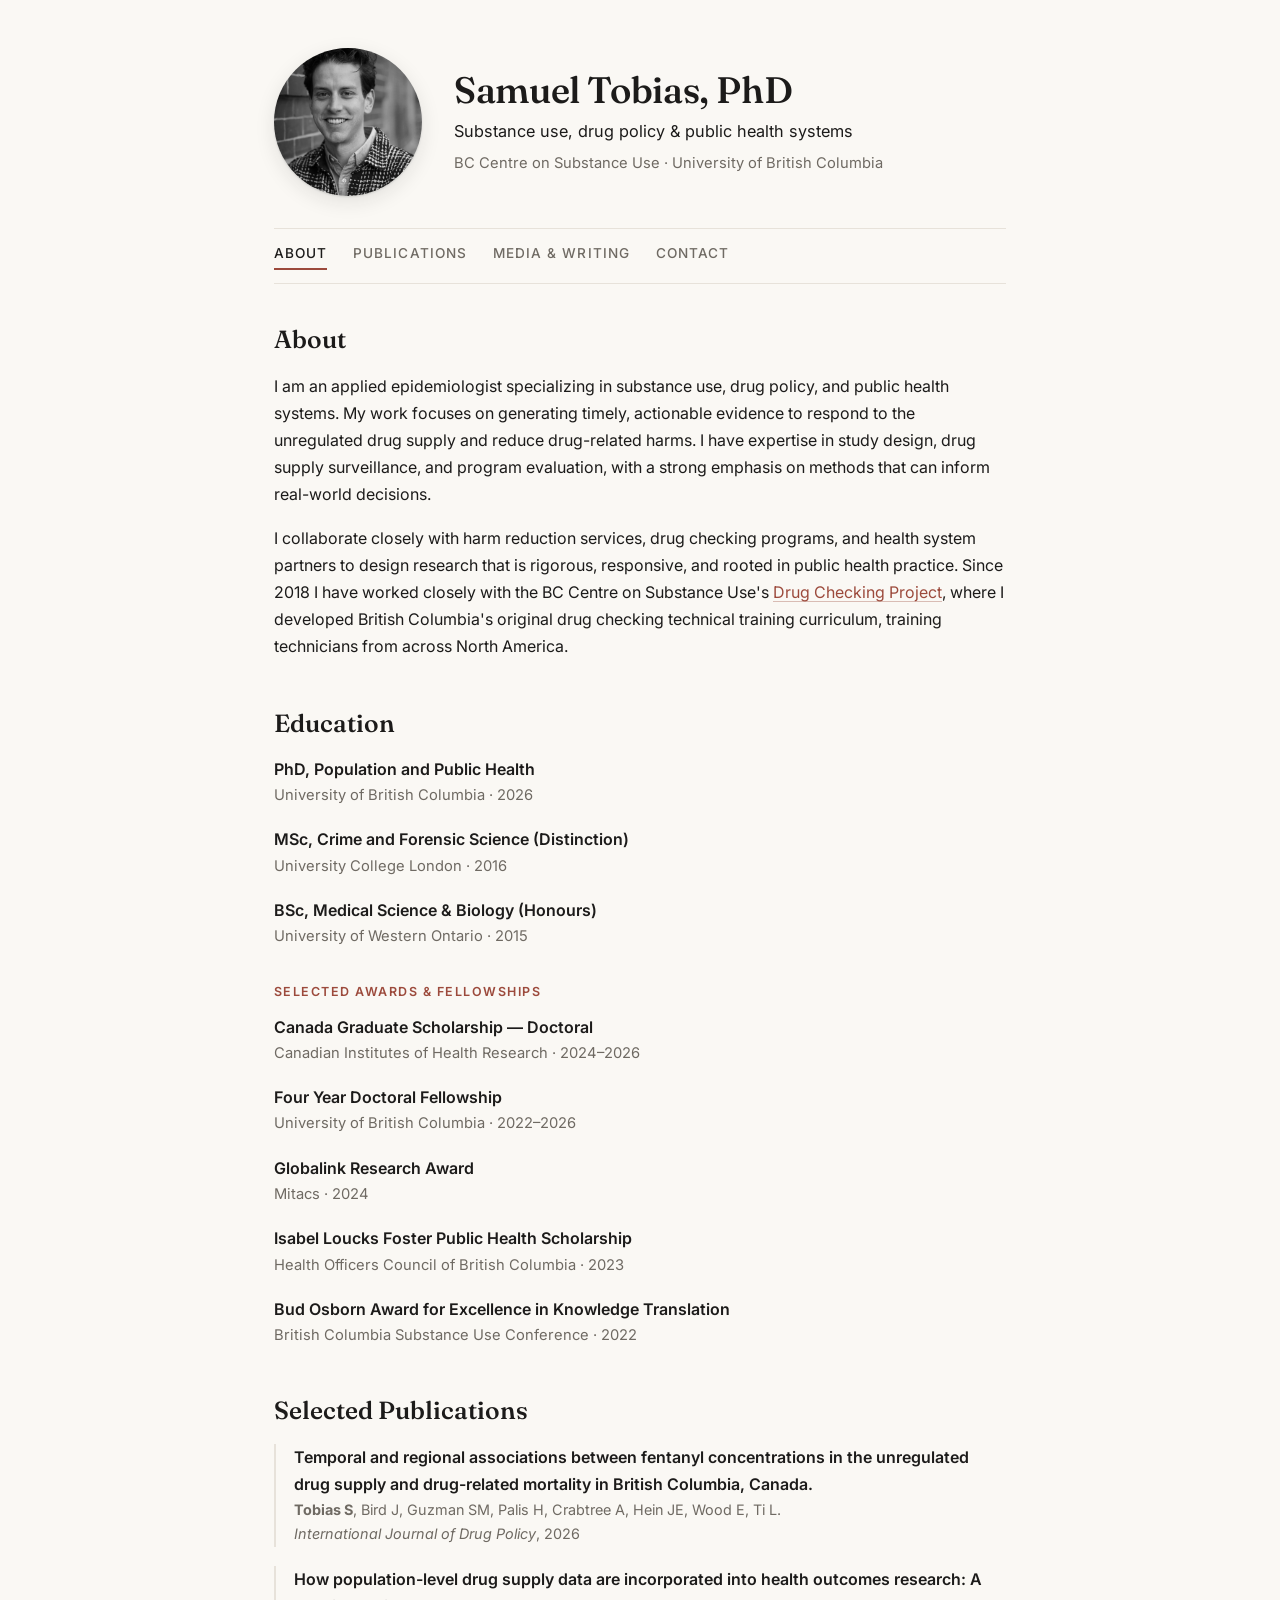
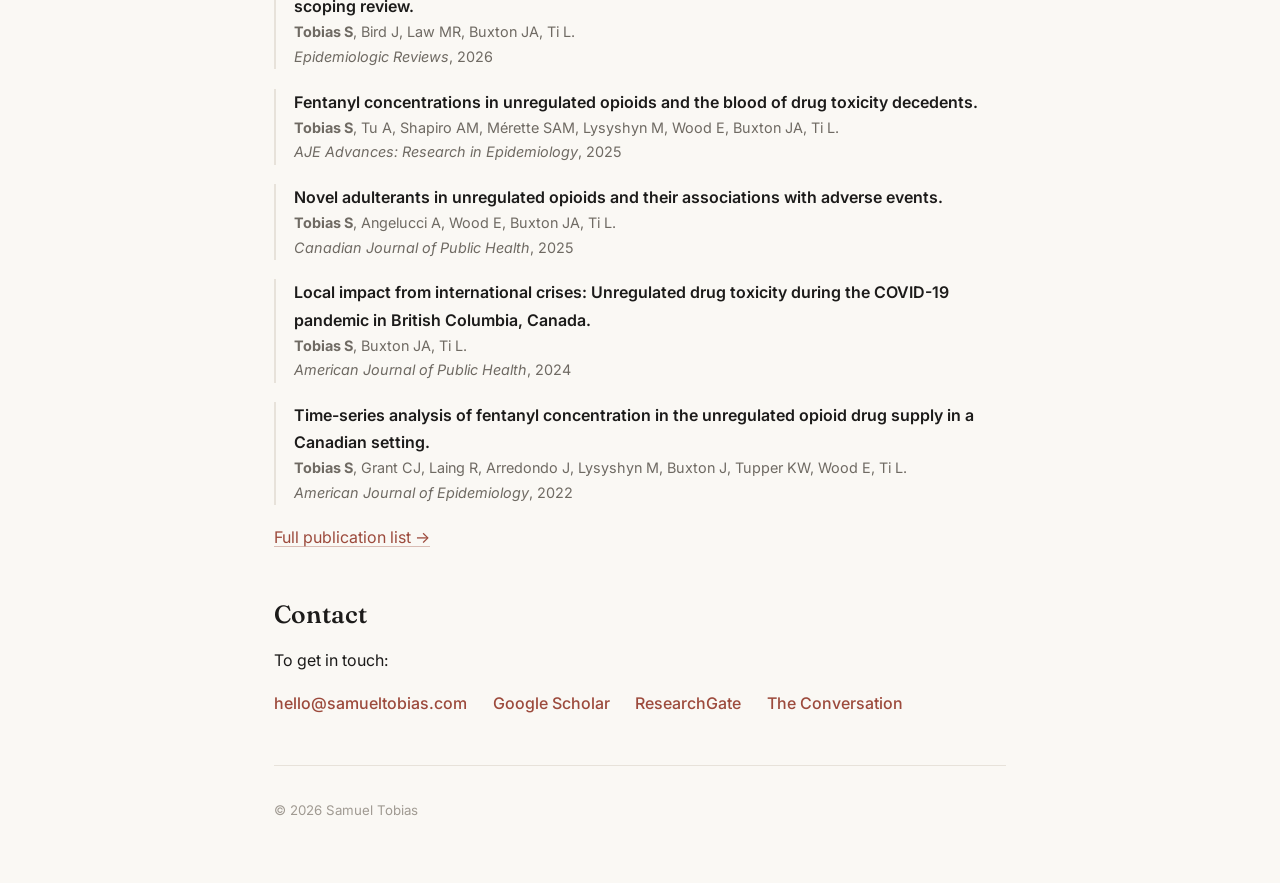
==== index.html @ cfd54b91 "Apply content edits: tagline, about, education, awards, contact Co-Authored-By: Claude Fable 5 <nore" ====
<!DOCTYPE html>
<html lang="en">
<head>
  <meta charset="UTF-8">
  <meta name="viewport" content="width=device-width, initial-scale=1.0">
  <title>Samuel Tobias, PhD — Applied Epidemiologist</title>
  <meta name="description" content="Samuel Tobias is an applied epidemiologist specializing in substance use, drug policy, and public health systems. PhD, University of British Columbia.">
  <link rel="preconnect" href="https://fonts.googleapis.com">
  <link rel="preconnect" href="https://fonts.gstatic.com" crossorigin>
  <link href="https://fonts.googleapis.com/css2?family=Fraunces:opsz,wght@9..144,400..600&family=Inter:wght@400;500;600&display=swap" rel="stylesheet">
  <link rel="stylesheet" href="styles.css">
</head>
<body>
  <header class="site-header">
    <img class="portrait" src="assets/headshot.jpg" alt="Portrait of Samuel Tobias">
    <div>
      <h1>Samuel Tobias, PhD</h1>
      <p class="tagline">Substance use, drug policy &amp; public health systems</p>
      <p class="affiliation">BC Centre on Substance Use · University of British Columbia</p>
    </div>
  </header>

  <nav>
    <a href="index.html" class="active">About</a>
    <a href="publications.html">Publications</a>
    <a href="media.html">Media &amp; Writing</a>
    <a href="#contact">Contact</a>
  </nav>

  <main>
    <section id="about">
      <h2>About</h2>
      <p>
        I am an applied epidemiologist specializing in substance use, drug policy, and public
        health systems. My work focuses on generating timely, actionable evidence to respond to
        the unregulated drug supply and reduce drug-related harms. I have expertise in study
        design, drug supply surveillance, and program evaluation, with a strong emphasis on
        methods that can inform real-world decisions.
      </p>
      <p>
        I collaborate closely with harm reduction services, drug checking programs, and health
        system partners to design research that is rigorous, responsive, and rooted in public
        health practice. Since 2018 I have worked closely with the BC Centre on Substance Use's
        <a href="https://drugcheckingbc.ca/">Drug Checking Project</a>, where I developed British
        Columbia's original drug checking technical training curriculum, training technicians
        from across North America.
      </p>
    </section>

    <section id="education">
      <h2>Education</h2>
      <div class="entry">
        <div class="title">PhD, Population and Public Health</div>
        <div class="detail">University of British Columbia · 2026</div>
      </div>
      <div class="entry">
        <div class="title">MSc, Crime and Forensic Science (Distinction)</div>
        <div class="detail">University College London · 2016</div>
      </div>
      <div class="entry">
        <div class="title">BSc, Medical Science &amp; Biology (Honours)</div>
        <div class="detail">University of Western Ontario · 2015</div>
      </div>

      <p class="kicker">Selected Awards &amp; Fellowships</p>
      <div class="entry">
        <div class="title">Canada Graduate Scholarship — Doctoral</div>
        <div class="detail">Canadian Institutes of Health Research · 2024–2026</div>
      </div>
      <div class="entry">
        <div class="title">Four Year Doctoral Fellowship</div>
        <div class="detail">University of British Columbia · 2022–2026</div>
      </div>
      <div class="entry">
        <div class="title">Globalink Research Award</div>
        <div class="detail">Mitacs · 2024</div>
      </div>
      <div class="entry">
        <div class="title">Isabel Loucks Foster Public Health Scholarship</div>
        <div class="detail">Health Officers Council of British Columbia · 2023</div>
      </div>
      <div class="entry">
        <div class="title">Bud Osborn Award for Excellence in Knowledge Translation</div>
        <div class="detail">British Columbia Substance Use Conference · 2022</div>
      </div>
    </section>

    <section id="selected-publications">
      <h2>Selected Publications</h2>
      <ol class="pub-list">
        <li>
          <span class="pub-title"><a href="https://doi.org/10.1016/j.drugpo.2026.105200">Temporal and regional associations between fentanyl concentrations in the unregulated drug supply and drug-related mortality in British Columbia, Canada.</a></span>
          <div class="pub-authors"><strong>Tobias S</strong>, Bird J, Guzman SM, Palis H, Crabtree A, Hein JE, Wood E, Ti L.</div>
          <div class="pub-venue"><em>International Journal of Drug Policy</em>, 2026</div>
        </li>
        <li>
          <span class="pub-title"><a href="https://doi.org/10.1093/epirev/mxag010">How population-level drug supply data are incorporated into health outcomes research: A scoping review.</a></span>
          <div class="pub-authors"><strong>Tobias S</strong>, Bird J, Law MR, Buxton JA, Ti L.</div>
          <div class="pub-venue"><em>Epidemiologic Reviews</em>, 2026</div>
        </li>
        <li>
          <span class="pub-title"><a href="https://doi.org/10.1093/ajeadv/uuaf008">Fentanyl concentrations in unregulated opioids and the blood of drug toxicity decedents.</a></span>
          <div class="pub-authors"><strong>Tobias S</strong>, Tu A, Shapiro AM, Mérette SAM, Lysyshyn M, Wood E, Buxton JA, Ti L.</div>
          <div class="pub-venue"><em>AJE Advances: Research in Epidemiology</em>, 2025</div>
        </li>
        <li>
          <span class="pub-title"><a href="https://doi.org/10.17269/s41997-024-00990-7">Novel adulterants in unregulated opioids and their associations with adverse events.</a></span>
          <div class="pub-authors"><strong>Tobias S</strong>, Angelucci A, Wood E, Buxton JA, Ti L.</div>
          <div class="pub-venue"><em>Canadian Journal of Public Health</em>, 2025</div>
        </li>
        <li>
          <span class="pub-title"><a href="https://doi.org/10.2105/AJPH.2024.307673">Local impact from international crises: Unregulated drug toxicity during the COVID-19 pandemic in British Columbia, Canada.</a></span>
          <div class="pub-authors"><strong>Tobias S</strong>, Buxton JA, Ti L.</div>
          <div class="pub-venue"><em>American Journal of Public Health</em>, 2024</div>
        </li>
        <li>
          <span class="pub-title"><a href="https://doi.org/10.1093/aje/kwab129">Time-series analysis of fentanyl concentration in the unregulated opioid drug supply in a Canadian setting.</a></span>
          <div class="pub-authors"><strong>Tobias S</strong>, Grant CJ, Laing R, Arredondo J, Lysyshyn M, Buxton J, Tupper KW, Wood E, Ti L.</div>
          <div class="pub-venue"><em>American Journal of Epidemiology</em>, 2022</div>
        </li>
      </ol>
      <p><a href="publications.html">Full publication list →</a></p>
    </section>

    <section id="contact">
      <h2>Contact</h2>
      <p>To get in touch:</p>
      <ul class="links-row">
        <li><a href="mailto:hello@samueltobias.com">hello@samueltobias.com</a></li>
        <li><a href="https://scholar.google.ca/citations?hl=en&amp;user=yo8F4O8AAAAJ">Google Scholar</a></li>
        <li><a href="https://www.researchgate.net/profile/Samuel-Tobias-3">ResearchGate</a></li>
        <li><a href="https://theconversation.com/profiles/samuel-tobias-1250185">The Conversation</a></li>
      </ul>
    </section>
  </main>

  <footer>
    <p>&copy; 2026 Samuel Tobias</p>
  </footer>
</body>
</html>
---- styles.css ----
:root {
  --max-width: 780px;
  --ink: #1c1b1a;
  --muted: #6f6a63;
  --faint: #a09a92;
  --accent: #9c4a3c;
  --accent-dark: #7c382d;
  --rule: #e7e2da;
  --bg: #faf8f4;
  --card: #f3efe8;
}

* {
  box-sizing: border-box;
}

html {
  scroll-behavior: smooth;
}

body {
  font-family: "Inter", -apple-system, BlinkMacSystemFont, "Segoe UI", Helvetica, Arial, sans-serif;
  color: var(--ink);
  background: var(--bg);
  max-width: var(--max-width);
  margin: 0 auto;
  padding: 3rem 1.5rem;
  line-height: 1.7;
  font-size: 1rem;
  -webkit-font-smoothing: antialiased;
}

h1, h2, .year-heading {
  font-family: "Fraunces", Georgia, "Times New Roman", serif;
  font-weight: 550;
  line-height: 1.2;
}

a {
  color: var(--accent);
  text-decoration-color: color-mix(in srgb, var(--accent) 35%, transparent);
  text-underline-offset: 3px;
  transition: color 0.15s ease;
}

a:hover {
  color: var(--accent-dark);
  text-decoration-color: var(--accent-dark);
}

/* Header */
.site-header {
  display: flex;
  align-items: center;
  gap: 2rem;
}

.site-header .portrait {
  width: 148px;
  height: 148px;
  object-fit: cover;
  border-radius: 50%;
  flex-shrink: 0;
  filter: contrast(1.02);
  box-shadow: 0 1px 2px rgba(28, 27, 26, 0.12), 0 6px 20px rgba(28, 27, 26, 0.1);
}

.site-header h1 {
  font-size: 2.3rem;
  margin: 0 0 0.35rem;
  letter-spacing: -0.01em;
}

.site-header .tagline {
  color: var(--ink);
  margin: 0;
  font-size: 1.02rem;
}

.site-header .affiliation {
  color: var(--muted);
  margin: 0.3rem 0 0;
  font-size: 0.92rem;
}

/* Nav */
nav {
  display: flex;
  flex-wrap: wrap;
  gap: 1.6rem;
  margin: 2rem 0 2.6rem;
  border-top: 1px solid var(--rule);
  border-bottom: 1px solid var(--rule);
  padding: 0.8rem 0;
}

nav a {
  text-decoration: none;
  font-weight: 500;
  font-size: 0.85rem;
  letter-spacing: 0.08em;
  text-transform: uppercase;
  color: var(--muted);
}

nav a:hover {
  color: var(--accent);
}

nav a.active {
  color: var(--ink);
  border-bottom: 2px solid var(--accent);
  padding-bottom: 3px;
}

/* Sections */
section {
  margin-bottom: 3rem;
}

section h2 {
  font-size: 1.55rem;
  margin: 0 0 1.1rem;
}

.kicker {
  font-size: 0.78rem;
  font-weight: 600;
  letter-spacing: 0.12em;
  text-transform: uppercase;
  color: var(--accent);
  margin: 2rem 0 0.7rem;
}

/* Entries (education, media, awards) */
.entry {
  margin-bottom: 1.15rem;
}

.entry .title {
  font-weight: 600;
}

.entry .title a {
  color: var(--ink);
  text-decoration: none;
}

.entry .title a:hover {
  color: var(--accent);
}

.entry .detail {
  color: var(--muted);
  font-size: 0.92rem;
}

.entry .year {
  color: var(--faint);
  font-size: 0.85rem;
  font-variant-numeric: tabular-nums;
}

/* Publications */
.pub-list {
  list-style: none;
  padding: 0;
  margin: 0;
}

.pub-list li {
  margin-bottom: 1.2rem;
  padding-left: 1.1rem;
  border-left: 2px solid var(--rule);
  transition: border-color 0.15s ease;
}

.pub-list li:hover {
  border-left-color: var(--accent);
}

.pub-title {
  font-weight: 600;
}

.pub-title a {
  color: var(--ink);
  text-decoration: none;
}

.pub-title a:hover {
  color: var(--accent);
}

.pub-authors,
.pub-venue {
  font-size: 0.9rem;
  color: var(--muted);
}

.pub-venue em {
  font-style: italic;
}

.pub-venue .doi {
  font-size: 0.85rem;
}

.year-heading {
  font-size: 1.25rem;
  margin: 2.4rem 0 1.1rem;
  color: var(--accent-dark);
}

/* Callout */
.callout {
  background: var(--card);
  border-left: 3px solid var(--accent);
  padding: 1rem 1.2rem;
  border-radius: 0 6px 6px 0;
  font-size: 0.95rem;
}

/* Contact links */
.links-row {
  display: flex;
  flex-wrap: wrap;
  gap: 0.6rem 1.6rem;
  padding: 0;
  margin: 0.9rem 0 0;
  list-style: none;
}

.links-row a {
  text-decoration: none;
  font-weight: 500;
}

/* Footer */
footer {
  color: var(--faint);
  font-size: 0.83rem;
  border-top: 1px solid var(--rule);
  padding-top: 1.2rem;
  margin-top: 1.5rem;
}

@media (max-width: 560px) {
  body {
    padding: 1.8rem 1.2rem 2.5rem;
  }

  .site-header {
    flex-direction: column;
    align-items: flex-start;
    gap: 1.3rem;
  }

  .site-header .portrait {
    width: 120px;
    height: 120px;
  }

  .site-header h1 {
    font-size: 1.85rem;
  }

  nav {
    gap: 1.1rem;
  }
}
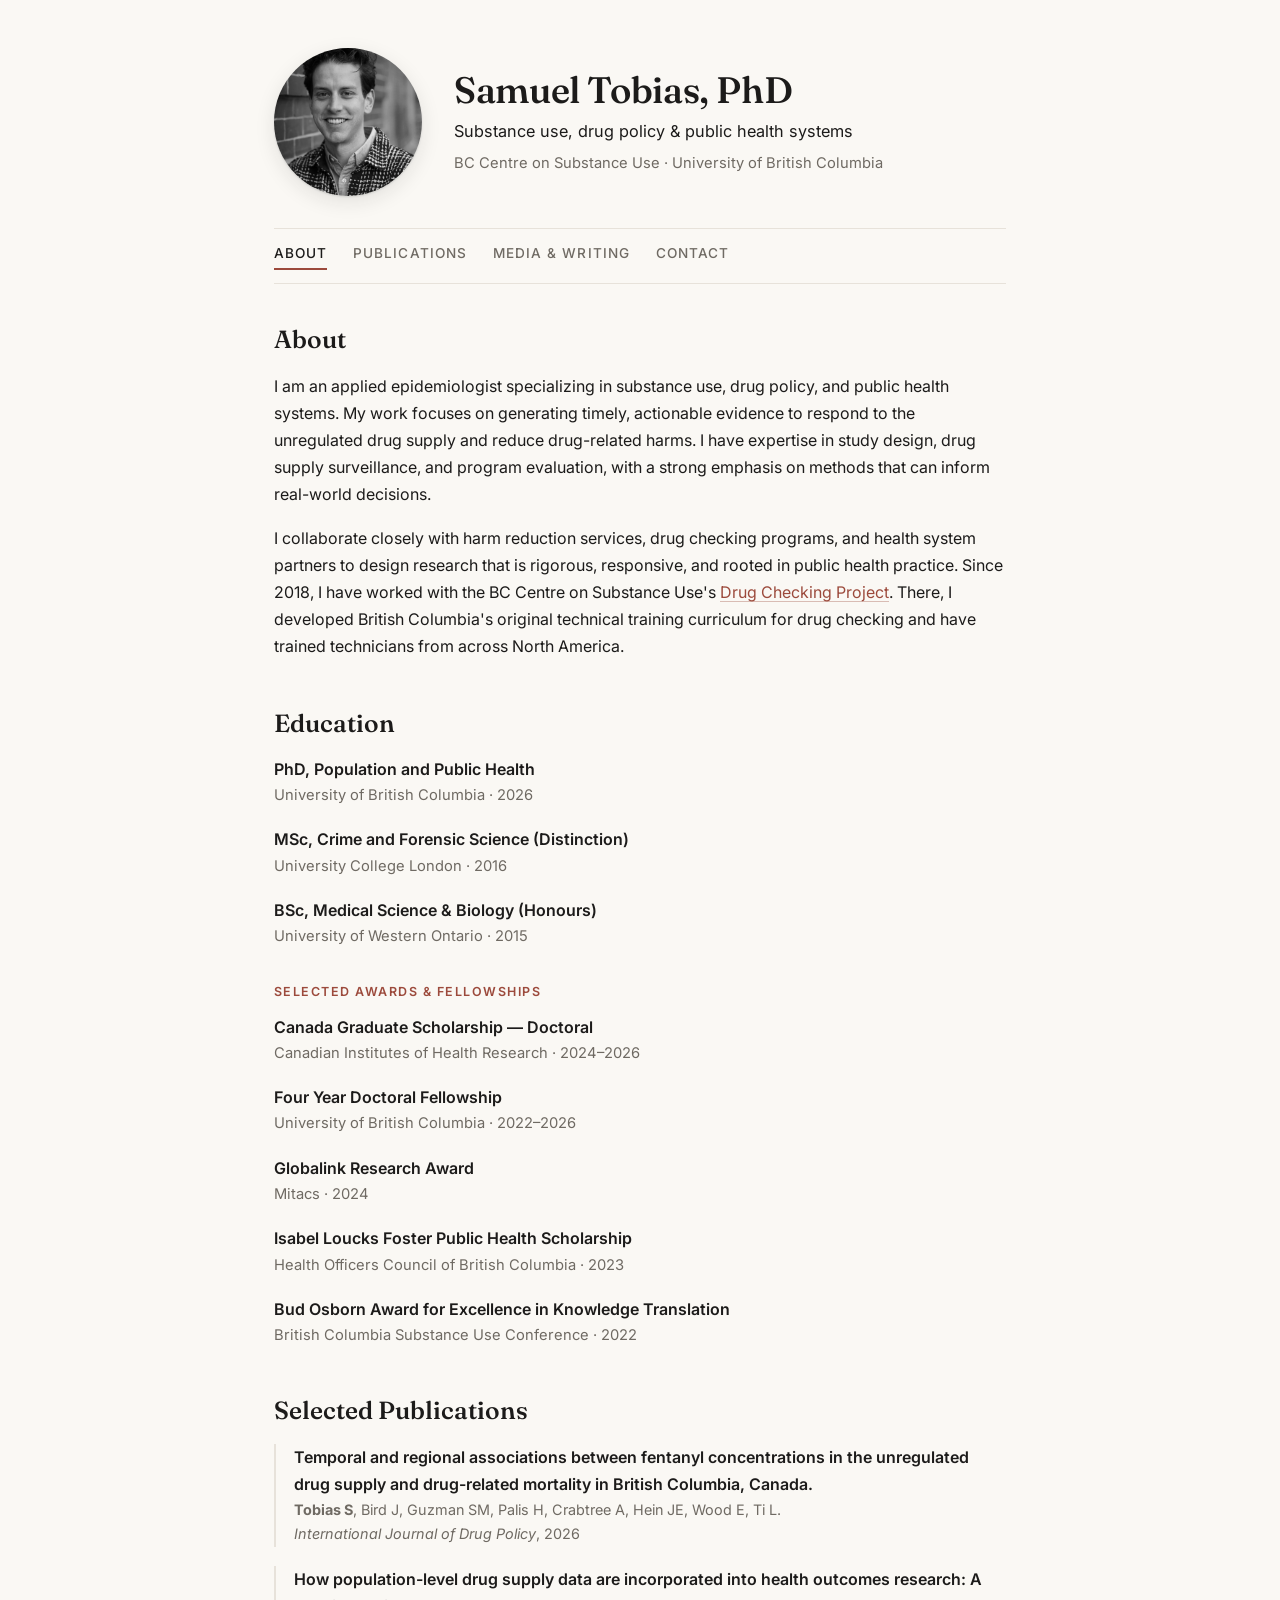
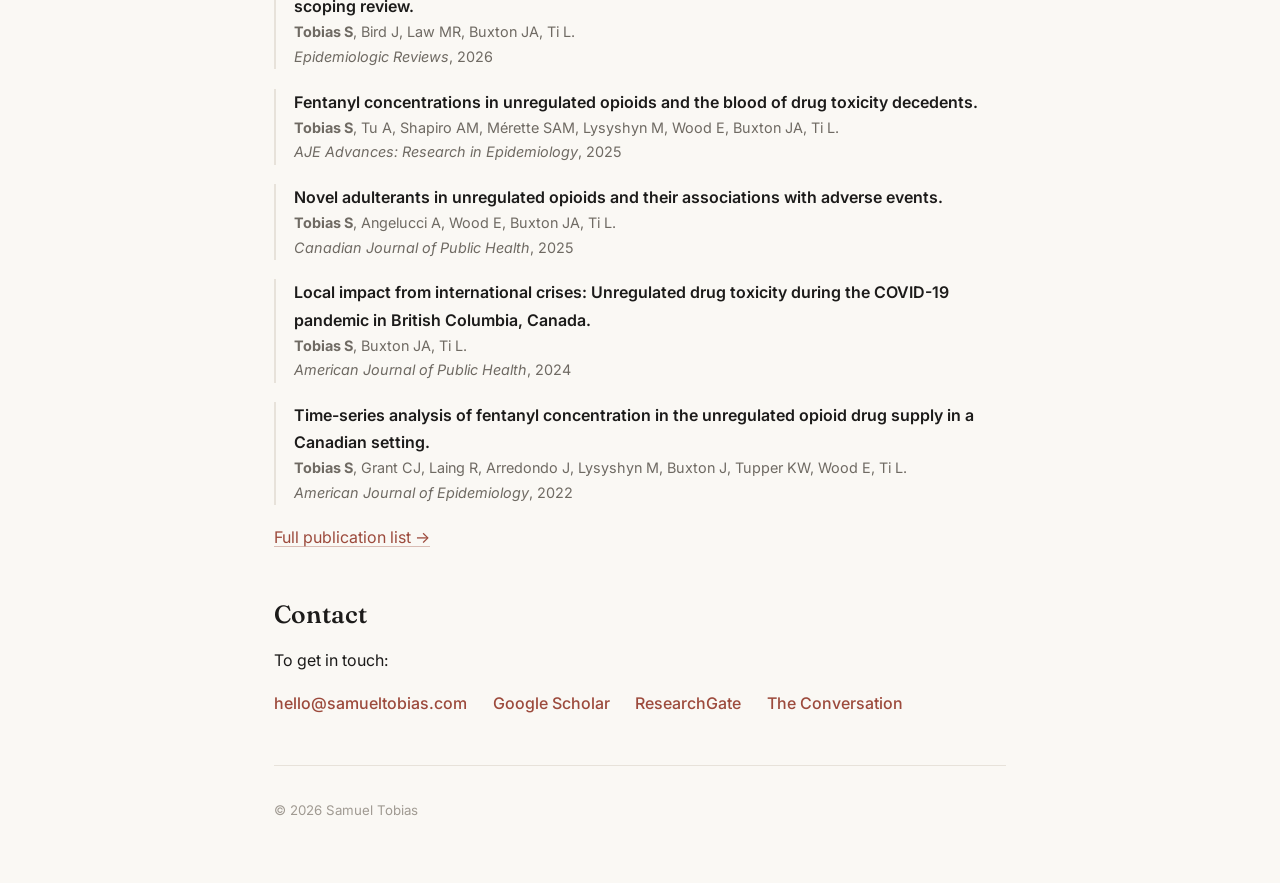
==== commit b0a67334: "Clarify Drug Checking Project sentence in About Co-Authored-By: Claude Fable 5 <noreply@anthropic.co" ====
--- a/index.html
+++ b/index.html
@@ -40,10 +40,10 @@
       <p>
         I collaborate closely with harm reduction services, drug checking programs, and health
         system partners to design research that is rigorous, responsive, and rooted in public
-        health practice. Since 2018 I have worked closely with the BC Centre on Substance Use's
-        <a href="https://drugcheckingbc.ca/">Drug Checking Project</a>, where I developed British
-        Columbia's original drug checking technical training curriculum, training technicians
-        from across North America.
+        health practice. Since 2018, I have worked with the BC Centre on Substance Use's
+        <a href="https://drugcheckingbc.ca/">Drug Checking Project</a>. There, I developed
+        British Columbia's original technical training curriculum for drug checking and have
+        trained technicians from across North America.
       </p>
     </section>
 
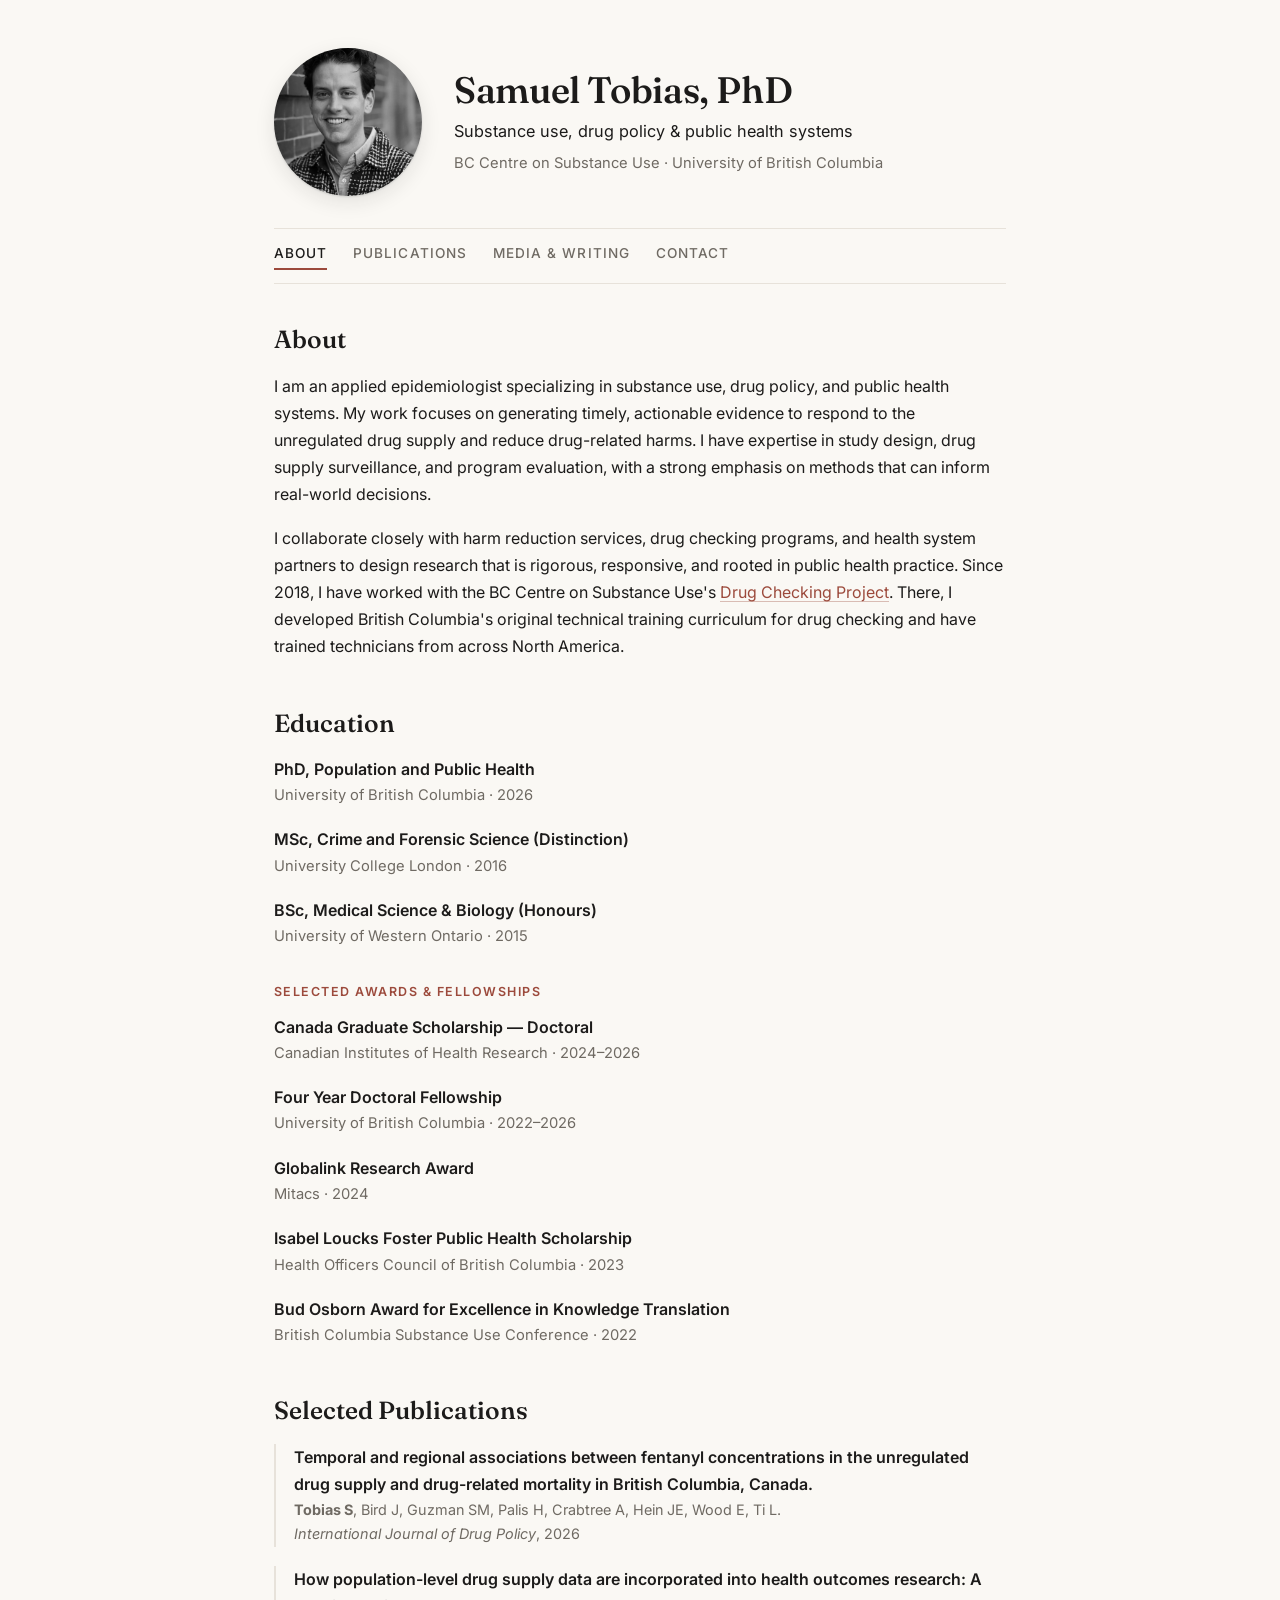
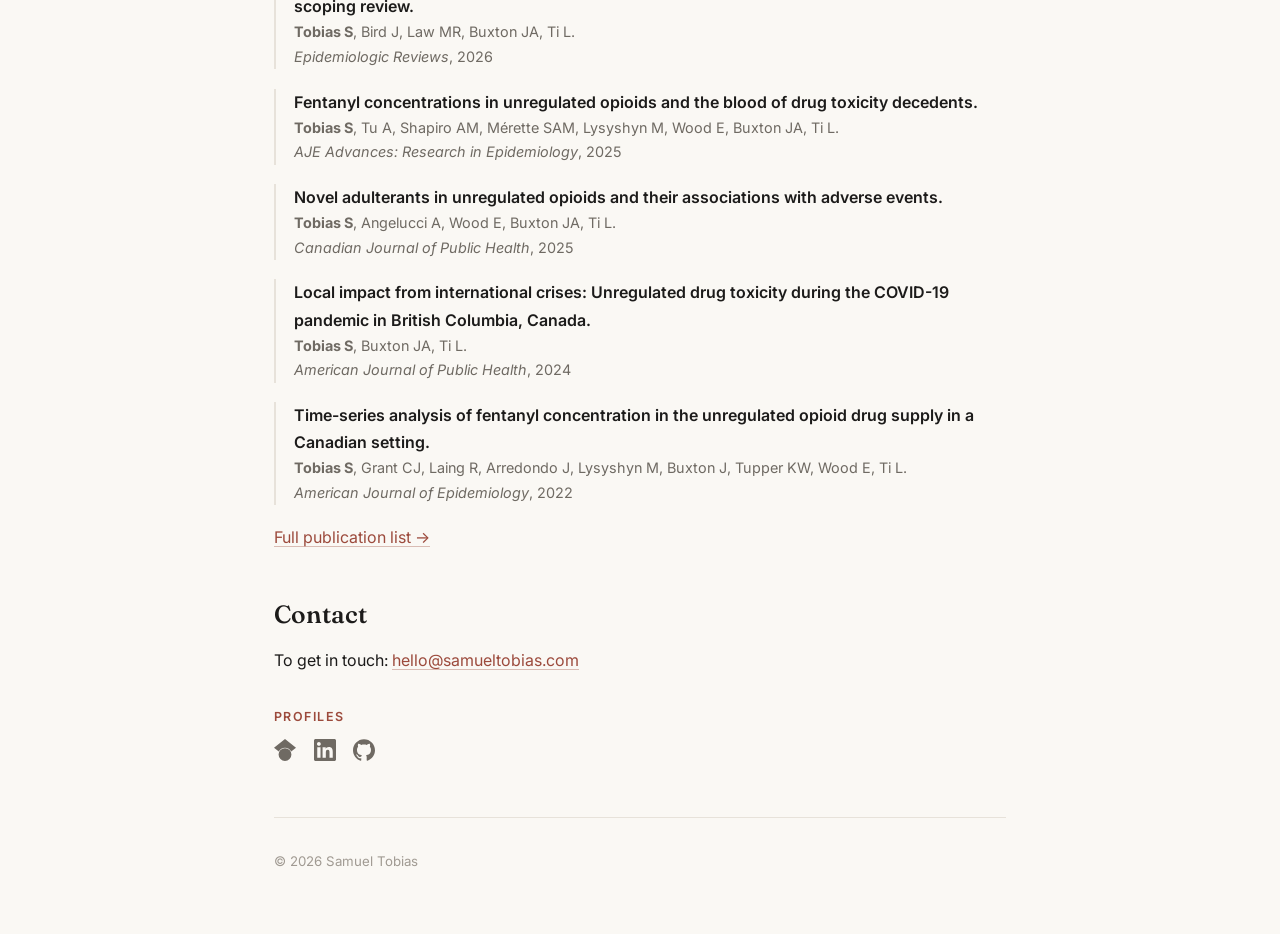
==== commit 3411e42e: "Restructure contact: inline email, profile icon links Co-Authored-By: Claude Fable 5 <noreply@anthro" ====
--- a/index.html
+++ b/index.html
@@ -3,7 +3,7 @@
 <head>
   <meta charset="UTF-8">
   <meta name="viewport" content="width=device-width, initial-scale=1.0">
-  <title>Samuel Tobias, PhD — Applied Epidemiologist</title>
+  <title>Samuel Tobias, PhD</title>
   <meta name="description" content="Samuel Tobias is an applied epidemiologist specializing in substance use, drug policy, and public health systems. PhD, University of British Columbia.">
   <link rel="preconnect" href="https://fonts.googleapis.com">
   <link rel="preconnect" href="https://fonts.gstatic.com" crossorigin>
@@ -124,12 +124,25 @@
 
     <section id="contact">
       <h2>Contact</h2>
-      <p>To get in touch:</p>
-      <ul class="links-row">
-        <li><a href="mailto:hello@samueltobias.com">hello@samueltobias.com</a></li>
-        <li><a href="https://scholar.google.ca/citations?hl=en&amp;user=yo8F4O8AAAAJ">Google Scholar</a></li>
-        <li><a href="https://www.researchgate.net/profile/Samuel-Tobias-3">ResearchGate</a></li>
-        <li><a href="https://theconversation.com/profiles/samuel-tobias-1250185">The Conversation</a></li>
+      <p>To get in touch: <a href="mailto:hello@samueltobias.com">hello@samueltobias.com</a></p>
+
+      <p class="kicker">Profiles</p>
+      <ul class="profiles-row">
+        <li>
+          <a href="https://scholar.google.ca/citations?hl=en&amp;user=yo8F4O8AAAAJ" aria-label="Google Scholar" title="Google Scholar">
+            <svg viewBox="0 0 24 24" xmlns="http://www.w3.org/2000/svg" role="img"><path d="M5.242 13.769 0 9.5 12 0l12 9.5-5.242 4.269C17.548 11.249 14.978 9.5 12 9.5c-2.977 0-5.548 1.749-6.758 4.269zM12 10a7 7 0 1 0 0 14 7 7 0 0 0 0-14z"/></svg>
+          </a>
+        </li>
+        <li>
+          <a href="https://www.linkedin.com/in/samueltobias/" aria-label="LinkedIn" title="LinkedIn">
+            <svg viewBox="0 0 24 24" xmlns="http://www.w3.org/2000/svg" role="img"><path d="M20.447 20.452h-3.554v-5.569c0-1.328-.027-3.037-1.852-3.037-1.853 0-2.136 1.445-2.136 2.939v5.667H9.351V9h3.414v1.561h.046c.477-.9 1.637-1.85 3.37-1.85 3.601 0 4.267 2.37 4.267 5.455v6.286zM5.337 7.433c-1.144 0-2.063-.926-2.063-2.065 0-1.138.92-2.063 2.063-2.063 1.14 0 2.064.925 2.064 2.063 0 1.139-.925 2.065-2.064 2.065zm1.782 13.019H3.555V9h3.564v11.452zM22.225 0H1.771C.792 0 0 .774 0 1.729v20.542C0 23.227.792 24 1.771 24h20.451C23.2 24 24 23.227 24 22.271V1.729C24 .774 23.2 0 22.225 0z"/></svg>
+          </a>
+        </li>
+        <li>
+          <a href="https://github.com/Samuel-Tobias" aria-label="GitHub" title="GitHub">
+            <svg viewBox="0 0 24 24" xmlns="http://www.w3.org/2000/svg" role="img"><path d="M12 .297c-6.63 0-12 5.373-12 12 0 5.303 3.438 9.8 8.205 11.385.6.113.82-.258.82-.577 0-.285-.01-1.04-.015-2.04-3.338.724-4.042-1.61-4.042-1.61C4.422 18.07 3.633 17.7 3.633 17.7c-1.087-.744.084-.729.084-.729 1.205.084 1.838 1.236 1.838 1.236 1.07 1.835 2.809 1.305 3.495.998.108-.776.417-1.305.76-1.605-2.665-.3-5.466-1.332-5.466-5.93 0-1.31.465-2.38 1.235-3.22-.135-.303-.54-1.523.105-3.176 0 0 1.005-.322 3.3 1.23.96-.267 1.98-.399 3-.405 1.02.006 2.04.138 3 .405 2.28-1.552 3.285-1.23 3.285-1.23.645 1.653.24 2.873.12 3.176.765.84 1.23 1.91 1.23 3.22 0 4.61-2.805 5.625-5.475 5.92.42.36.81 1.096.81 2.22 0 1.606-.015 2.896-.015 3.286 0 .315.21.69.825.57C20.565 22.092 24 17.592 24 12.297c0-6.627-5.373-12-12-12"/></svg>
+          </a>
+        </li>
       </ul>
     </section>
   </main>
--- a/styles.css
+++ b/styles.css
@@ -221,6 +221,34 @@
   font-size: 0.95rem;
 }
 
+/* Profile icons */
+.profiles-row {
+  display: flex;
+  gap: 1.1rem;
+  padding: 0;
+  margin: 0.4rem 0 0;
+  list-style: none;
+}
+
+.profiles-row a {
+  display: inline-flex;
+  align-items: center;
+  justify-content: center;
+  color: var(--muted);
+  transition: color 0.15s ease, transform 0.15s ease;
+}
+
+.profiles-row a:hover {
+  color: var(--accent);
+  transform: translateY(-1px);
+}
+
+.profiles-row svg {
+  width: 22px;
+  height: 22px;
+  fill: currentColor;
+}
+
 /* Contact links */
 .links-row {
   display: flex;
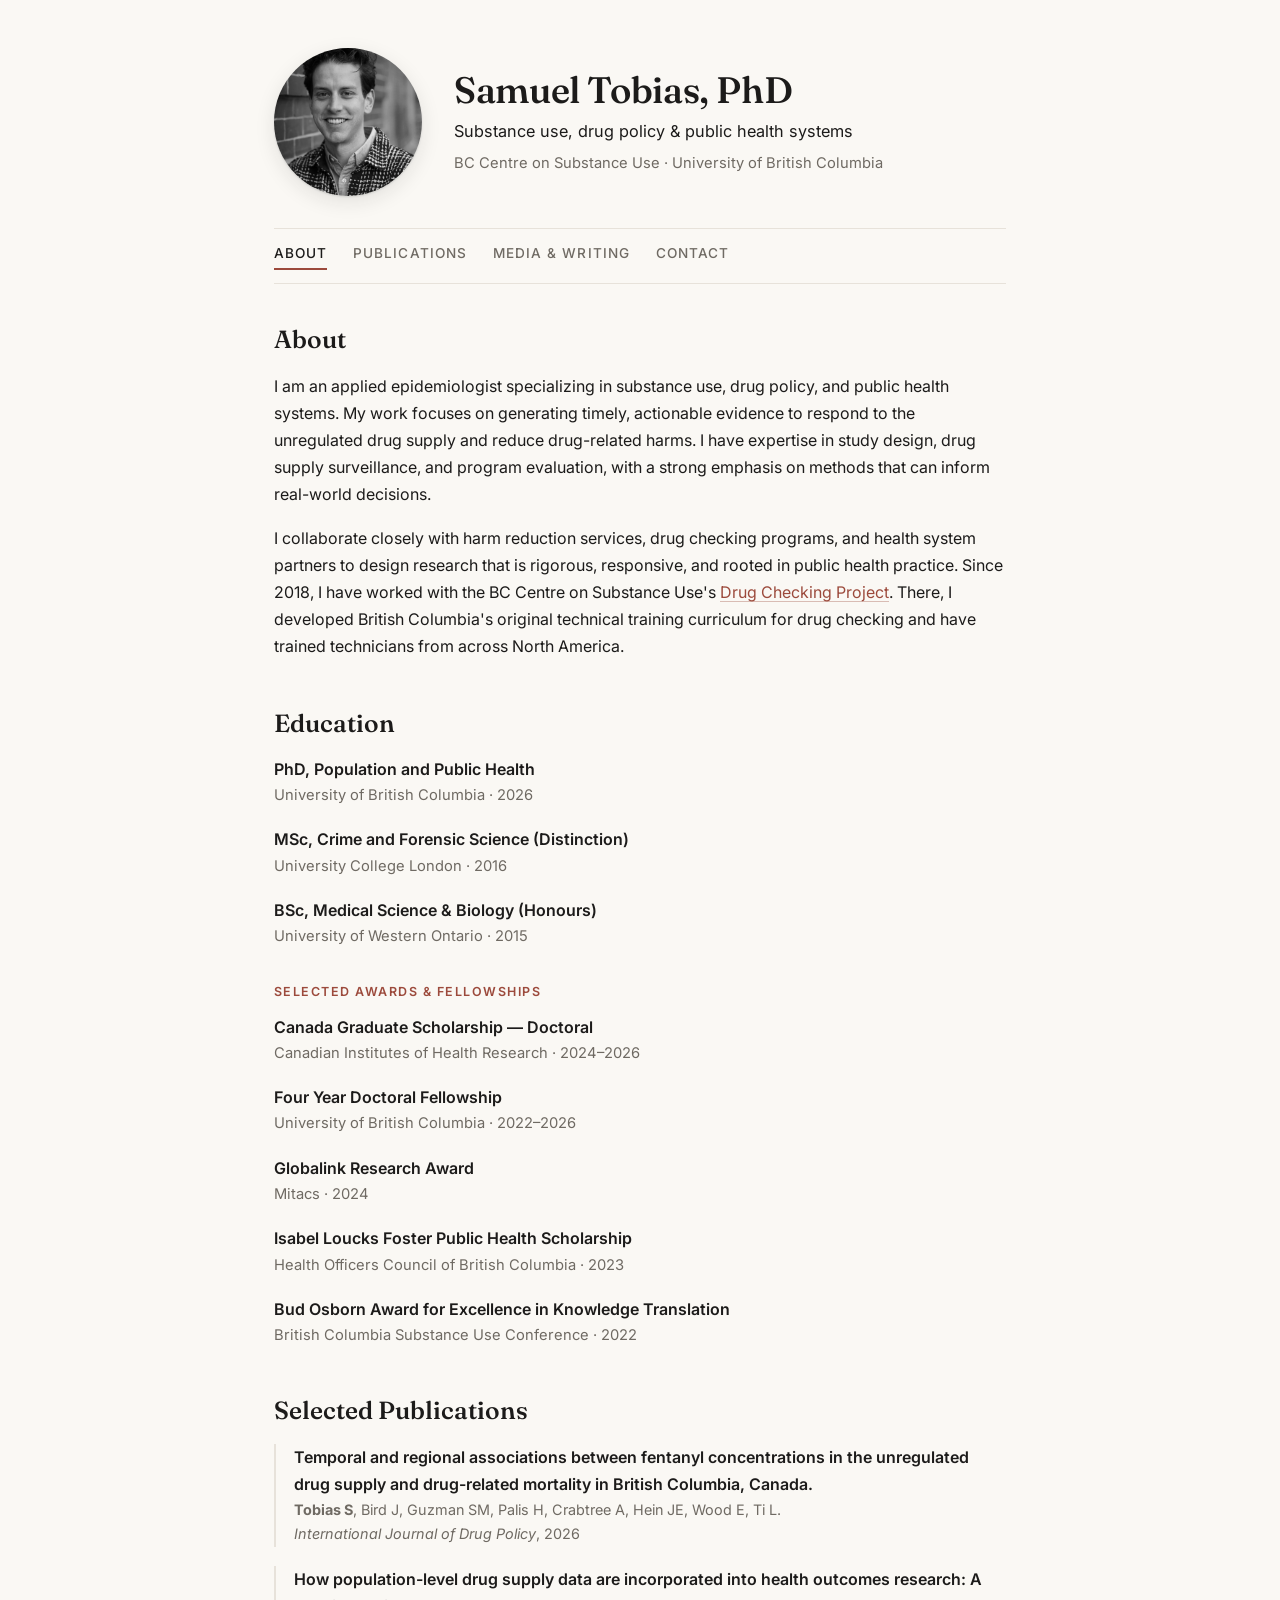
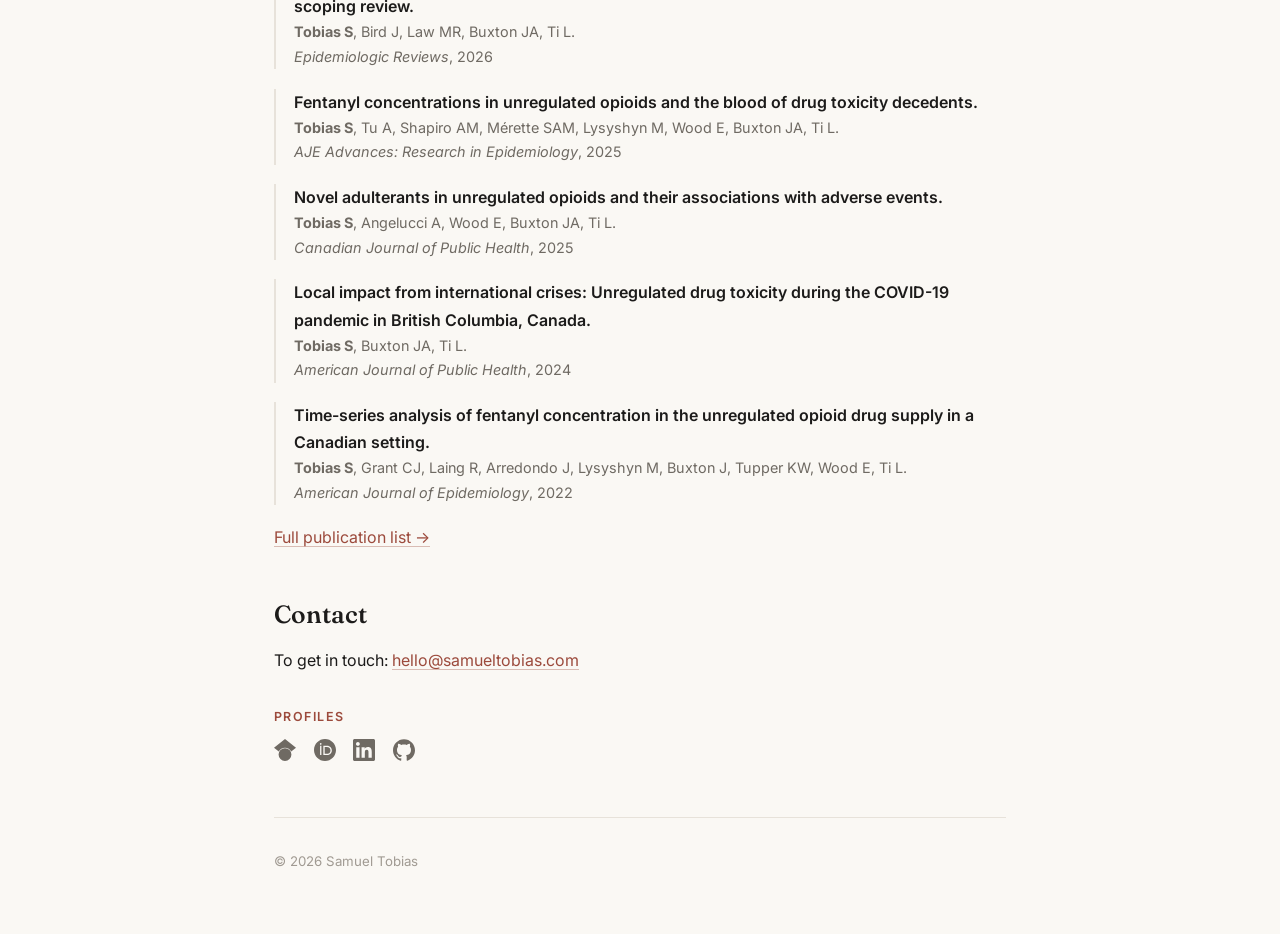
==== commit 14a50c58: "Add ORCID to profile links Co-Authored-By: Claude Fable 5 <noreply@anthropic.com>" ====
--- a/index.html
+++ b/index.html
@@ -134,6 +134,11 @@
           </a>
         </li>
         <li>
+          <a href="https://orcid.org/0000-0001-6051-8950" aria-label="ORCID" title="ORCID">
+            <svg viewBox="0 0 24 24" xmlns="http://www.w3.org/2000/svg" role="img"><path d="M12 0C5.372 0 0 5.372 0 12s5.372 12 12 12 12-5.372 12-12S18.628 0 12 0zM7.369 4.378c.525 0 .947.431.947.947s-.422.947-.947.947a.95.95 0 0 1-.947-.947c0-.525.422-.947.947-.947zm-.722 3.038h1.444v10.041H6.647V7.416zm3.562 0h3.9c3.712 0 5.344 2.653 5.344 5.025 0 2.578-2.016 5.025-5.325 5.025h-3.919V7.416zm1.444 1.303v7.444h2.297c3.272 0 4.022-2.484 4.022-3.722 0-2.016-1.284-3.722-4.097-3.722h-2.222z"/></svg>
+          </a>
+        </li>
+        <li>
           <a href="https://www.linkedin.com/in/samueltobias/" aria-label="LinkedIn" title="LinkedIn">
             <svg viewBox="0 0 24 24" xmlns="http://www.w3.org/2000/svg" role="img"><path d="M20.447 20.452h-3.554v-5.569c0-1.328-.027-3.037-1.852-3.037-1.853 0-2.136 1.445-2.136 2.939v5.667H9.351V9h3.414v1.561h.046c.477-.9 1.637-1.85 3.37-1.85 3.601 0 4.267 2.37 4.267 5.455v6.286zM5.337 7.433c-1.144 0-2.063-.926-2.063-2.065 0-1.138.92-2.063 2.063-2.063 1.14 0 2.064.925 2.064 2.063 0 1.139-.925 2.065-2.064 2.065zm1.782 13.019H3.555V9h3.564v11.452zM22.225 0H1.771C.792 0 0 .774 0 1.729v20.542C0 23.227.792 24 1.771 24h20.451C23.2 24 24 23.227 24 22.271V1.729C24 .774 23.2 0 22.225 0z"/></svg>
           </a>
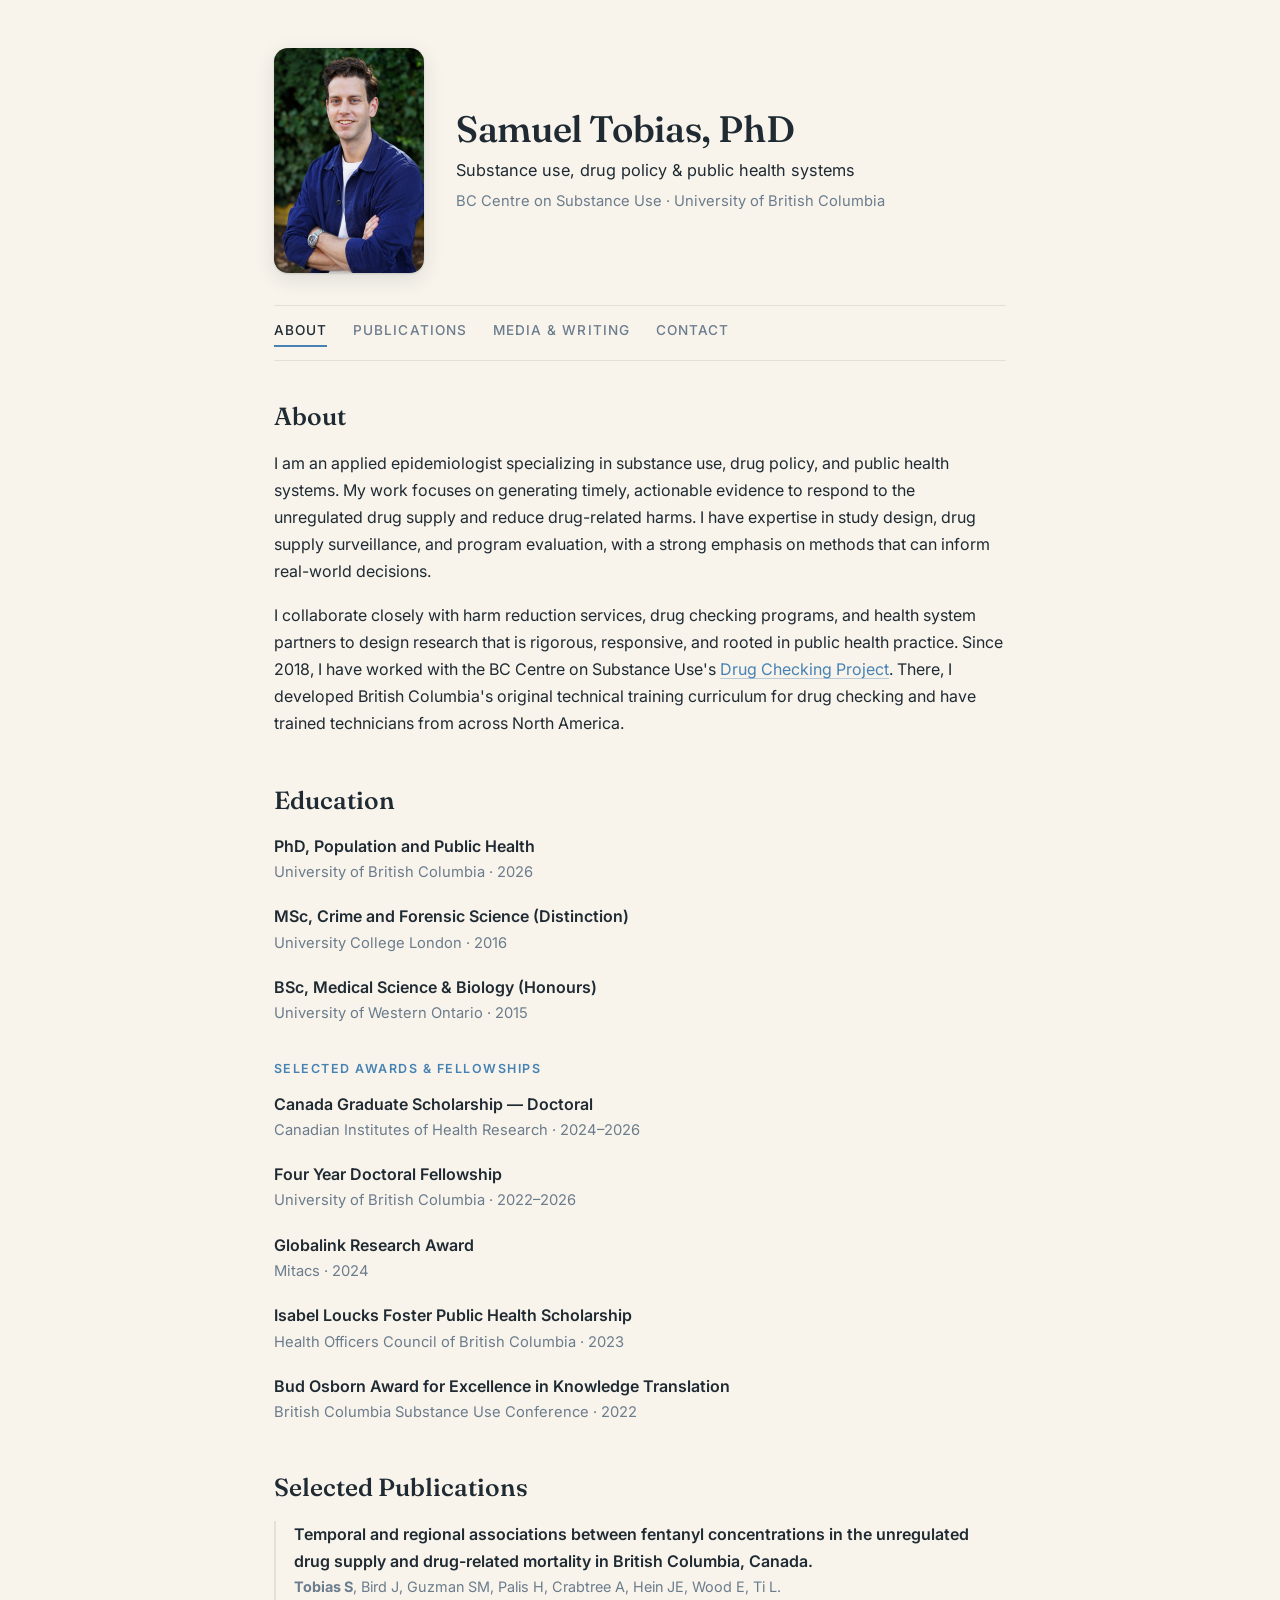
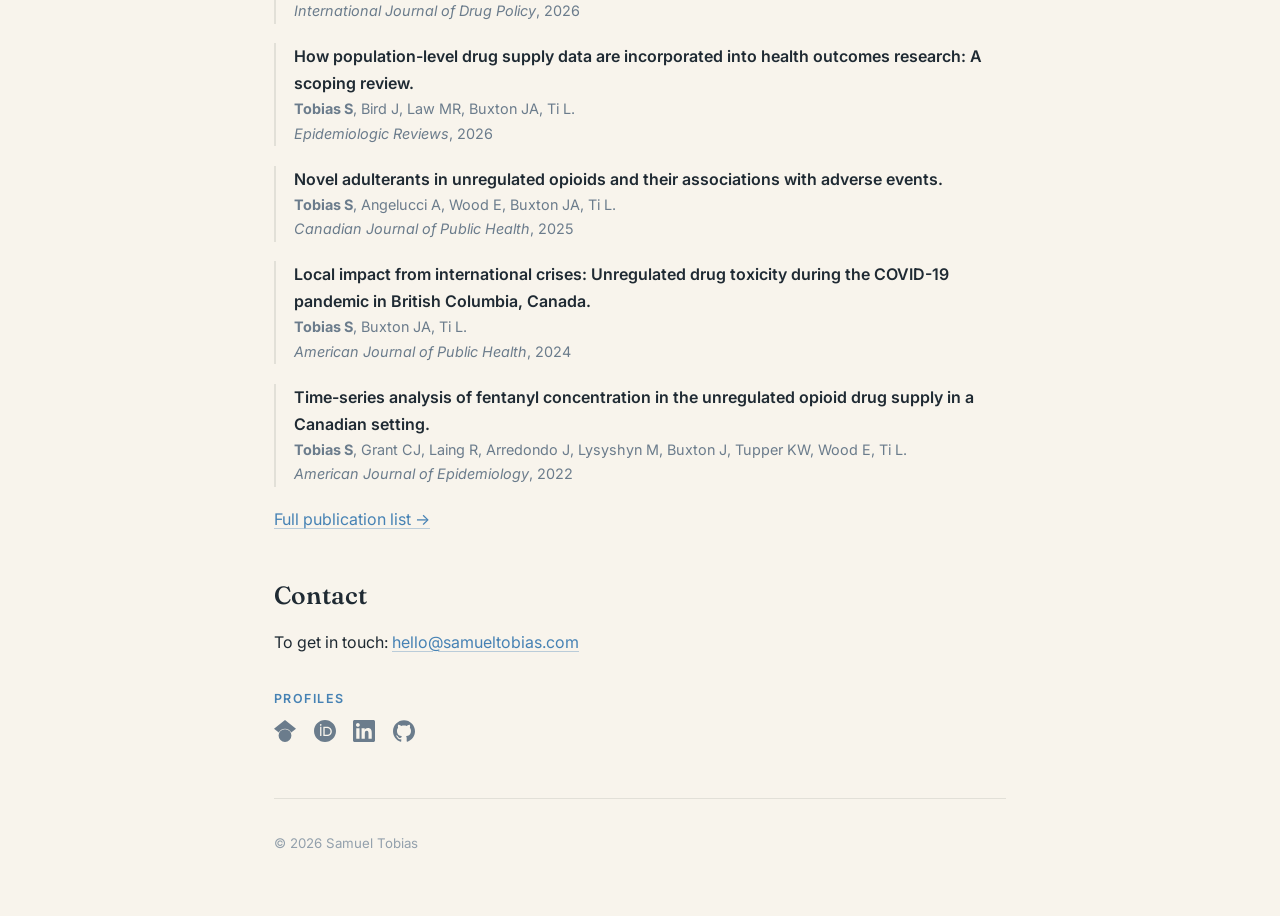
==== commit 3d0893b0: "Remove AJE Advances paper from home page selected publications" ====
--- a/index.html
+++ b/index.html
@@ -5,10 +5,72 @@
   <meta name="viewport" content="width=device-width, initial-scale=1.0">
   <title>Samuel Tobias, PhD</title>
   <meta name="description" content="Samuel Tobias is an applied epidemiologist specializing in substance use, drug policy, and public health systems. PhD, University of British Columbia.">
+  <link rel="canonical" href="https://samueltobias.com/">
+  <link rel="icon" href="assets/favicon.svg" type="image/svg+xml">
+  <link rel="alternate icon" href="assets/favicon-32.png" type="image/png">
+  <link rel="apple-touch-icon" href="assets/apple-touch-icon.png">
+  <meta property="og:type" content="profile">
+  <meta property="og:title" content="Samuel Tobias, PhD">
+  <meta property="og:description" content="Applied epidemiologist specializing in substance use, drug policy, and public health systems. BC Centre on Substance Use · University of British Columbia.">
+  <meta property="og:url" content="https://samueltobias.com/">
+  <meta property="og:image" content="https://samueltobias.com/assets/headshot.jpg">
+  <meta property="og:site_name" content="Samuel Tobias, PhD">
+  <meta name="twitter:card" content="summary">
+  <meta name="twitter:title" content="Samuel Tobias, PhD">
+  <meta name="twitter:description" content="Applied epidemiologist specializing in substance use, drug policy, and public health systems.">
+  <meta name="twitter:image" content="https://samueltobias.com/assets/headshot.jpg">
   <link rel="preconnect" href="https://fonts.googleapis.com">
   <link rel="preconnect" href="https://fonts.gstatic.com" crossorigin>
   <link href="https://fonts.googleapis.com/css2?family=Fraunces:opsz,wght@9..144,400..600&family=Inter:wght@400;500;600&display=swap" rel="stylesheet">
   <link rel="stylesheet" href="styles.css">
+  <script type="application/ld+json">
+  {
+    "@context": "https://schema.org",
+    "@type": "Person",
+    "name": "Samuel Tobias",
+    "honorificSuffix": "PhD",
+    "jobTitle": "Applied Epidemiologist",
+    "description": "Applied epidemiologist specializing in substance use, drug policy, and public health systems.",
+    "url": "https://samueltobias.com/",
+    "image": "https://samueltobias.com/assets/headshot.jpg",
+    "email": "mailto:hello@samueltobias.com",
+    "affiliation": [
+      {
+        "@type": "Organization",
+        "name": "BC Centre on Substance Use",
+        "url": "https://www.bccsu.ca/"
+      },
+      {
+        "@type": "CollegeOrUniversity",
+        "name": "University of British Columbia",
+        "url": "https://www.ubc.ca/"
+      }
+    ],
+    "alumniOf": [
+      {
+        "@type": "CollegeOrUniversity",
+        "name": "University of British Columbia"
+      },
+      {
+        "@type": "CollegeOrUniversity",
+        "name": "University College London"
+      },
+      {
+        "@type": "CollegeOrUniversity",
+        "name": "University of Western Ontario"
+      }
+    ],
+    "knowsAbout": ["Epidemiology", "Substance use", "Drug policy", "Drug checking", "Harm reduction", "Public health"],
+    "sameAs": [
+      "https://orcid.org/0000-0001-6051-8950",
+      "https://scholar.google.ca/citations?user=yo8F4O8AAAAJ",
+      "https://www.linkedin.com/in/samueltobias/",
+      "https://github.com/Samuel-Tobias",
+      "https://www.researchgate.net/profile/Samuel-Tobias-3",
+      "https://theconversation.com/profiles/samuel-tobias-1250185"
+    ]
+  }
+  </script>
 </head>
 <body>
   <header class="site-header">
@@ -99,11 +161,6 @@
           <div class="pub-venue"><em>Epidemiologic Reviews</em>, 2026</div>
         </li>
         <li>
-          <span class="pub-title"><a href="https://doi.org/10.1093/ajeadv/uuaf008">Fentanyl concentrations in unregulated opioids and the blood of drug toxicity decedents.</a></span>
-          <div class="pub-authors"><strong>Tobias S</strong>, Tu A, Shapiro AM, Mérette SAM, Lysyshyn M, Wood E, Buxton JA, Ti L.</div>
-          <div class="pub-venue"><em>AJE Advances: Research in Epidemiology</em>, 2025</div>
-        </li>
-        <li>
           <span class="pub-title"><a href="https://doi.org/10.17269/s41997-024-00990-7">Novel adulterants in unregulated opioids and their associations with adverse events.</a></span>
           <div class="pub-authors"><strong>Tobias S</strong>, Angelucci A, Wood E, Buxton JA, Ti L.</div>
           <div class="pub-venue"><em>Canadian Journal of Public Health</em>, 2025</div>
--- a/styles.css
+++ b/styles.css
@@ -1,13 +1,13 @@
 :root {
   --max-width: 780px;
-  --ink: #1c1b1a;
-  --muted: #6f6a63;
-  --faint: #a09a92;
-  --accent: #9c4a3c;
-  --accent-dark: #7c382d;
-  --rule: #e7e2da;
-  --bg: #faf8f4;
-  --card: #f3efe8;
+  --ink: #1f2a33;
+  --muted: #6b7c8c;
+  --faint: #93a0ac;
+  --accent: #4682b4;
+  --accent-dark: #35648c;
+  --rule: #e2e0d8;
+  --bg: #f8f4ec;
+  --card: #e7eef4;
 }
 
 * {
@@ -56,13 +56,14 @@
 }
 
 .site-header .portrait {
-  width: 148px;
-  height: 148px;
+  width: 150px;
+  height: 225px;
   object-fit: cover;
-  border-radius: 50%;
+  object-position: 50% 25%;
+  border-radius: 14px;
   flex-shrink: 0;
   filter: contrast(1.02);
-  box-shadow: 0 1px 2px rgba(28, 27, 26, 0.12), 0 6px 20px rgba(28, 27, 26, 0.1);
+  box-shadow: 0 1px 2px rgba(31, 42, 51, 0.14), 0 6px 20px rgba(31, 42, 51, 0.12);
 }
 
 .site-header h1 {
@@ -285,8 +286,8 @@
   }
 
   .site-header .portrait {
-    width: 120px;
-    height: 120px;
+    width: 130px;
+    height: 195px;
   }
 
   .site-header h1 {
